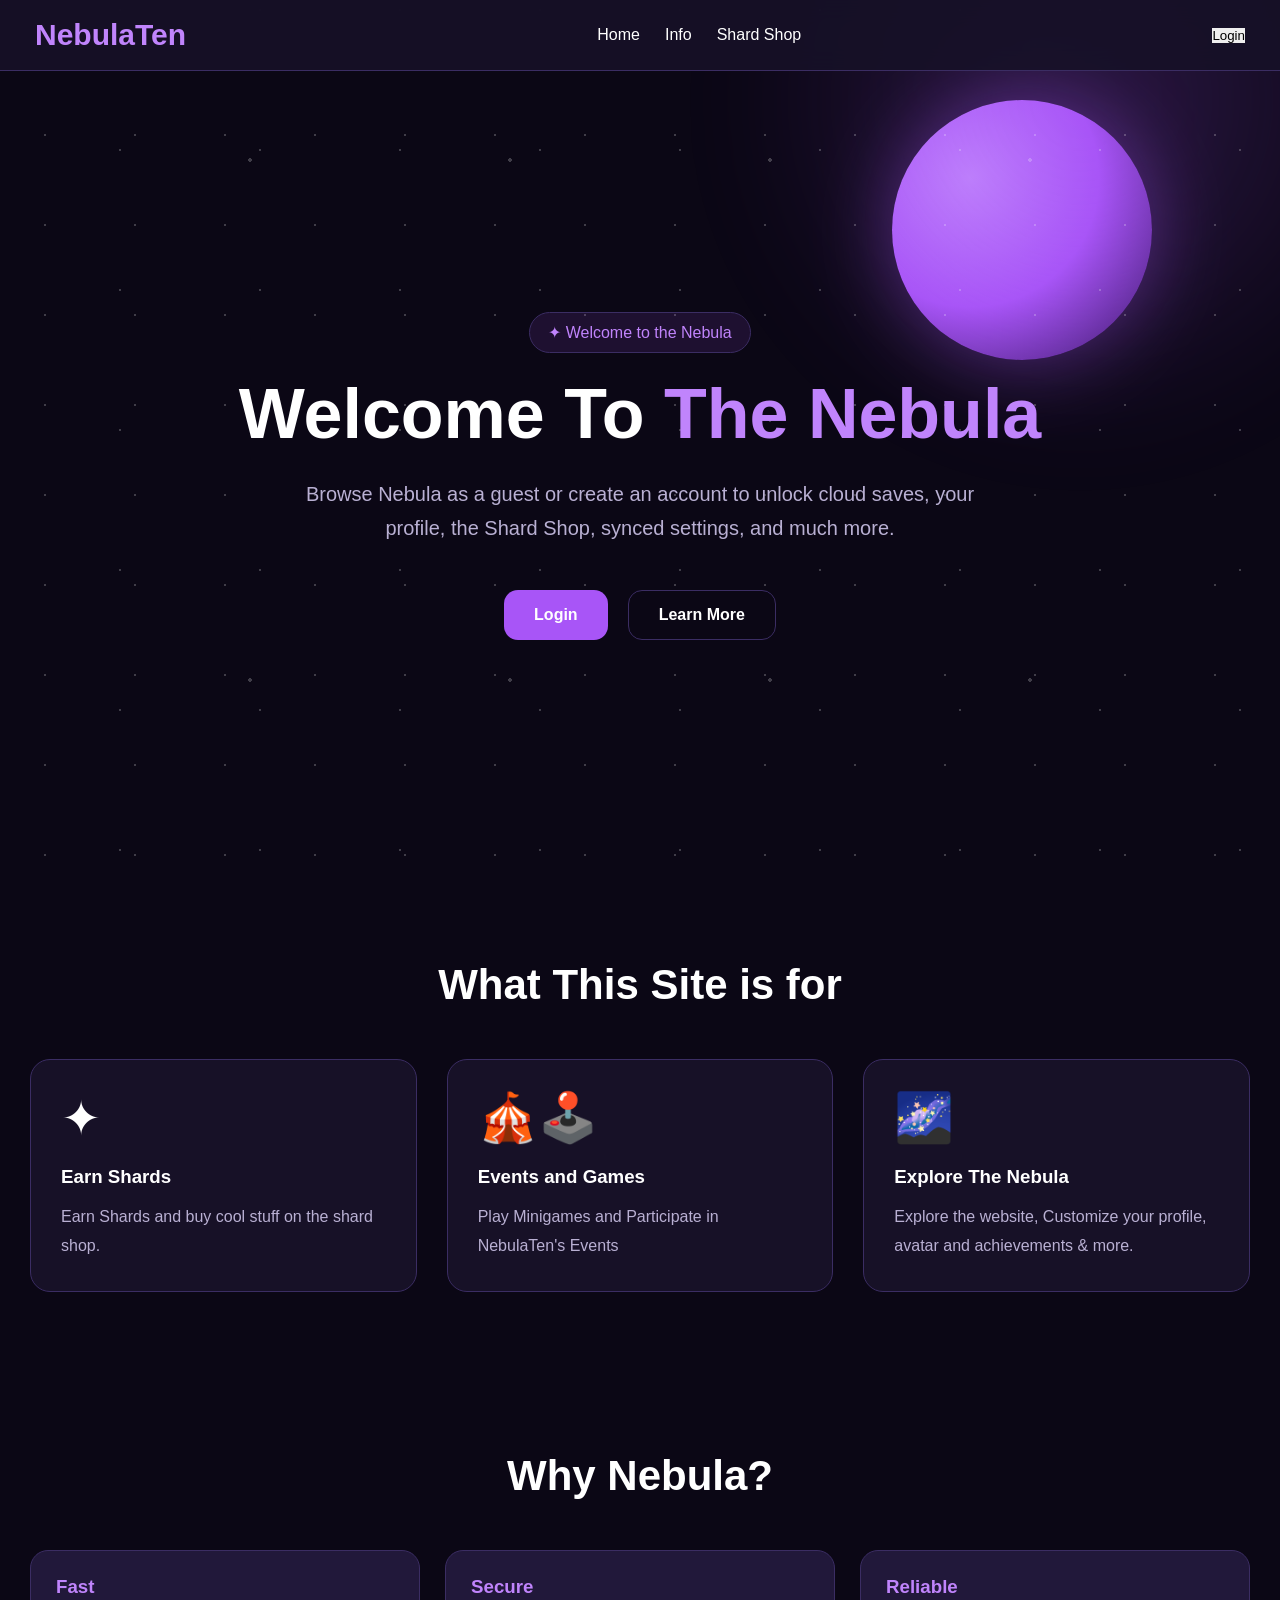
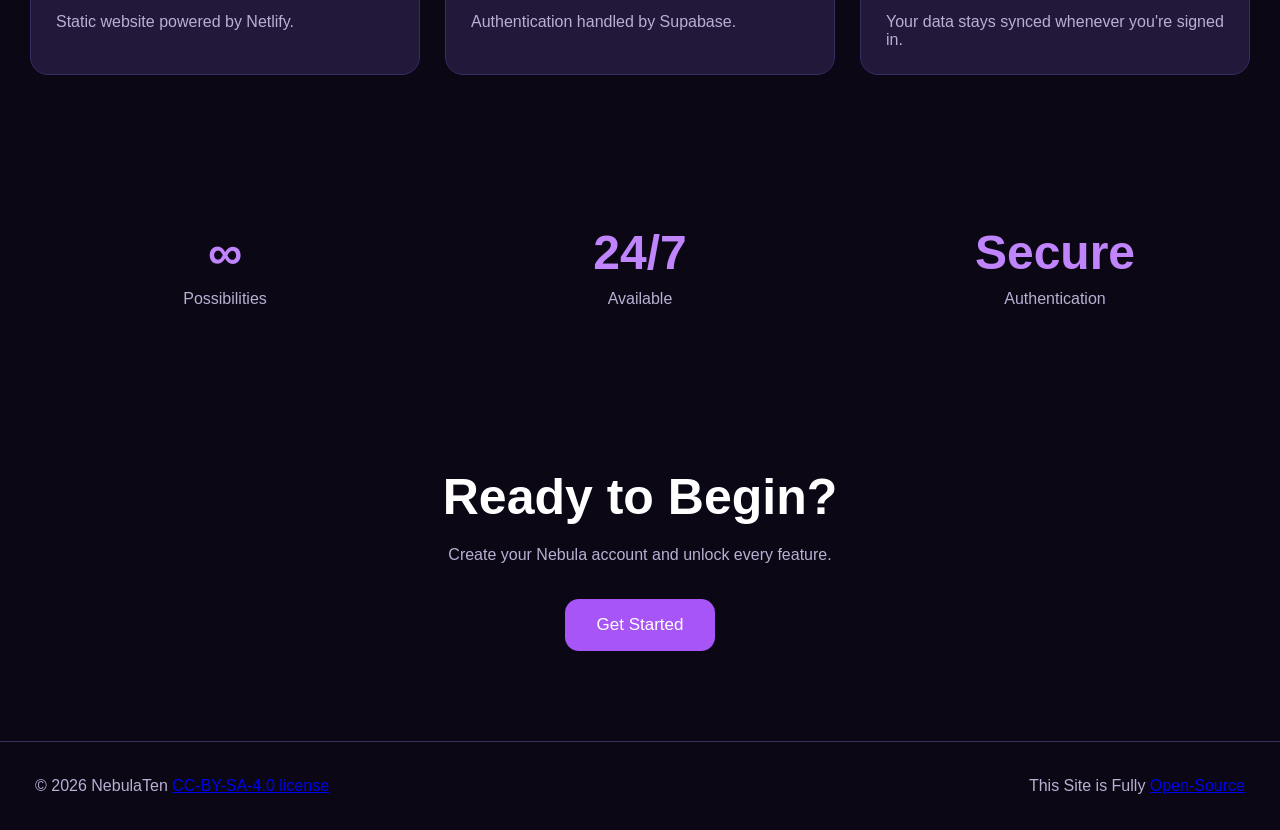
==== site/index.html @ d326f237 "Update index.html" ====
<!DOCTYPE html>
<html lang="en">
<head>

<meta charset="UTF-8">
<meta name="viewport" content="width=device-width, initial-scale=1.0">

<title>NebulaTen</title>

<link rel="icon" href="favicon.ico">

<link rel="stylesheet" href="css/variables.css">
<link rel="stylesheet" href="css/main.css">
<link rel="stylesheet" href="css/navbar.css">
<link rel="stylesheet" href="css/home.css">
<link rel="stylesheet" href="css/popup.css">

</head>

<body>

<nav>

    <div class="logo">
        NebulaTen
    </div>

    <div class="nav-links">

        <a href="index.html" class="active">Home</a>

        <a href="info.html">Info</a>

        <a href="shop.html">Shard Shop</a>

    </div>

    <div class="right">

        <button id="loginBtn" class="navButton">

            Login

        </button>

        <button id="profileBtn" class="navButton" style="display:none">

            Profile

        </button>

    </div>

</nav>

<div id="background">

    <div class="planet"></div>

    <div class="glow"></div>

    <div class="stars"></div>

</div>

<header class="hero">

    <div class="heroContent">

        <span class="badge">

            ✦ Welcome to the Nebula

        </span>

        <h1>

            Welcome To
            <span>The Nebula</span>

        </h1>

        <p>

            Browse Nebula as a guest or create an account to unlock cloud
            saves, your profile, the Shard Shop, synced settings, and much
            more.

        </p>

        <div class="heroButtons">

            <button id="heroLogin">

                Login

            </button>

            <button id="learnMore">

                Learn More

            </button>

        </div>

    </div>

</header>

<section class="section">

    <h2>

        What This Site is for

    </h2>

    <div class="cardGrid">

        <div class="card">

            <div class="icon">

                ✦

            </div>

            <h3>

                Earn Shards

            </h3>

            <p>

                Earn Shards and buy cool stuff on the shard shop.

            </p>

        </div>

        <div class="card">

            <div class="icon">

                🎪🕹️

            </div>

            <h3>

                Events and Games

            </h3>

            <p>

                Play Minigames and Participate in NebulaTen's Events

            </p>

        </div>

        <div class="card">

            <div class="icon">

                🌌

            </div>

            <h3>

                Explore The Nebula

            </h3>

            <p>

                Explore the website, Customize your profile, avatar and achievements & more.

            </p>

        </div>

    </div>

</section>

<section class="section">

    <h2>

        Why Nebula?

    </h2>

    <div class="infoGrid">

        <div class="infoCard">

            <h3>

                Fast

            </h3>

            <p>

                Static website powered by Netlify.

            </p>

        </div>

        <div class="infoCard">

            <h3>

                Secure

            </h3>

            <p>

                Authentication handled by Supabase.

            </p>

        </div>

        <div class="infoCard">

            <h3>

                Reliable

            </h3>

            <p>

                Your data stays synced whenever you're signed in.

            </p>

        </div>

    </div>

</section>

<section class="stats">

    <div>

        <h2>

            ∞

        </h2>

        <p>

            Possibilities

        </p>

    </div>

    <div>

        <h2>

            24/7

        </h2>

        <p>

            Available

        </p>

    </div>

    <div>

        <h2>

            Secure

        </h2>

        <p>

            Authentication

        </p>

    </div>

</section>

<section class="cta">

    <h2>

        Ready to Begin?

    </h2>

    <p>

        Create your Nebula account and unlock every feature.

    </p>

    <button id="bottomLogin">

        Get Started

    </button>

</section>

<footer>
    <div>
        © 2026 NebulaTen
        <a href="https://creativecommons.org/licenses/by-sa/4.0/" target="_blank" rel="noopener noreferrer">
            CC-BY-SA-4.0 license
        </a>
    </div>

    <div>
        This Site is Fully
        <a href="https://github.com/NebulaTen/NebulaTen/" target="_blank" rel="noopener noreferrer">
            Open-Source
        </a>
    </div>
</footer>

<script>

heroLogin.onclick=()=>{

location.href="login.html";

}

bottomLogin.onclick=()=>{

location.href="login.html";

}

learnMore.onclick=()=>{

location.href="info.html";

}

loginBtn.onclick=()=>{

location.href="login.html";

}

profileBtn.onclick=()=>{

location.href="profile.html";

}

</script>

<script type="module" src="js/session.js"></script>

<script type="module" src="js/navbar.js"></script>

<script type="module" src="js/popup.js"></script>

</body>
</html>
---- site/css/variables.css ----
:root{

    --bg:#0b0715;

    --card:#171127;

    --card2:#21183a;

    --accent:#a855f7;

    --accent2:#c084fc;

    --text:#ffffff;

    --text2:#b9b0d3;

    --border:#3b2d63;

    --success:#22c55e;

    --danger:#ef4444;

    --shadow:0 0 40px rgba(168,85,247,.30);

    --radius:18px;

}
---- site/css/main.css ----
*{

margin:0;
padding:0;
box-sizing:border-box;

font-family:Arial,Helvetica,sans-serif;

}

body{

background:var(--bg);

color:var(--text);

min-height:100vh;

}

button{

cursor:pointer;

border:none;

transition:.25s;

}

input{

outline:none;

}
---- site/css/navbar.css ----
nav{

position:sticky;

top:0;

display:flex;

justify-content:space-between;

align-items:center;

padding:18px 35px;

background:rgba(23,17,39,.9);

backdrop-filter:blur(12px);

border-bottom:1px solid var(--border);

}

.logo{

font-size:30px;

font-weight:bold;

color:var(--accent2);

}

.nav-links{

display:flex;

gap:25px;

}

.nav-links a{

color:var(--text);

text-decoration:none;

}

.nav-links a:hover{

color:var(--accent2);

}
---- site/css/home.css ----
/* ---------- Background ---------- */

#background{
    position:fixed;
    inset:0;
    overflow:hidden;
    z-index:-1;
    pointer-events:none;
}

.stars{
    position:absolute;
    inset:0;
    background-image:
        radial-gradient(#ffffff 1px,transparent 1px),
        radial-gradient(#ffffff 1px,transparent 1px),
        radial-gradient(#ffffff 2px,transparent 2px);

    background-size:
        90px 90px,
        140px 140px,
        260px 260px;

    background-position:
        0 0,
        50px 80px,
        120px 30px;

    opacity:.22;
}

.glow{

    position:absolute;

    width:700px;
    height:700px;

    background:radial-gradient(circle,var(--accent),transparent 70%);

    top:-250px;
    right:-150px;

    opacity:.22;

    filter:blur(60px);

}

.planet{

    position:absolute;

    width:260px;
    height:260px;

    border-radius:50%;

    background:
    radial-gradient(circle at 30% 30%,
    var(--accent2),
    var(--accent),
    #33125d);

    top:100px;
    right:10%;

    box-shadow:
    0 0 80px rgba(168,85,247,.45);

}

/* ---------- Hero ---------- */

.hero{

    min-height:90vh;

    display:flex;

    justify-content:center;

    align-items:center;

    text-align:center;

    padding:40px;

}

.heroContent{

    max-width:850px;

}

.badge{

    display:inline-block;

    padding:10px 18px;

    border-radius:999px;

    background:rgba(168,85,247,.12);

    color:var(--accent2);

    border:1px solid var(--border);

    margin-bottom:25px;

}

.hero h1{

    font-size:70px;

    line-height:1.05;

    margin-bottom:25px;

}

.hero h1 span{

    color:var(--accent2);

}

.hero p{

    font-size:20px;

    color:var(--text2);

    line-height:1.7;

    max-width:720px;

    margin:auto;

}

.heroButtons{

    margin-top:45px;

    display:flex;

    justify-content:center;

    gap:20px;

    flex-wrap:wrap;

}

.heroButtons button{

    padding:15px 30px;

    border-radius:14px;

    font-size:16px;

    font-weight:bold;

}

#heroLogin{

    background:var(--accent);

    color:white;

}

#heroLogin:hover{

    transform:translateY(-3px);

    box-shadow:var(--shadow);

}

#learnMore{

    background:transparent;

    color:var(--text);

    border:1px solid var(--border);

}

#learnMore:hover{

    background:var(--card2);

}

/* ---------- Sections ---------- */

.section{

    max-width:1300px;

    margin:auto;

    padding:80px 30px;

}

.section h2{

    text-align:center;

    font-size:42px;

    margin-bottom:50px;

}

/* ---------- Cards ---------- */

.cardGrid{

    display:grid;

    grid-template-columns:
    repeat(auto-fit,minmax(280px,1fr));

    gap:30px;

}

.card{

    background:var(--card);

    border:1px solid var(--border);

    border-radius:20px;

    padding:30px;

    transition:.25s;

}

.card:hover{

    transform:translateY(-8px);

    border-color:var(--accent);

    box-shadow:var(--shadow);

}

.icon{

    font-size:48px;

    margin-bottom:20px;

}

.card h3{

    margin-bottom:15px;

}

.card p{

    color:var(--text2);

    line-height:1.8;

}

/* ---------- Info ---------- */

.infoGrid{

    display:grid;

    grid-template-columns:
    repeat(auto-fit,minmax(260px,1fr));

    gap:25px;

}

.infoCard{

    background:var(--card2);

    border:1px solid var(--border);

    border-radius:18px;

    padding:25px;

}

.infoCard h3{

    margin-bottom:15px;

    color:var(--accent2);

}

.infoCard p{

    color:var(--text2);

}

/* ---------- Stats ---------- */

.stats{

    display:grid;

    grid-template-columns:
    repeat(auto-fit,minmax(200px,1fr));

    gap:25px;

    padding:70px 30px;

    text-align:center;

}

.stats h2{

    color:var(--accent2);

    font-size:48px;

}

.stats p{

    color:var(--text2);

    margin-top:10px;

}

/* ---------- CTA ---------- */

.cta{

    text-align:center;

    padding:90px 25px;

}

.cta h2{

    font-size:50px;

    margin-bottom:20px;

}

.cta p{

    color:var(--text2);

    margin-bottom:35px;

}

.cta button{

    background:var(--accent);

    color:white;

    padding:16px 32px;

    border-radius:14px;

    font-size:17px;

}

.cta button:hover{

    transform:translateY(-3px);

    box-shadow:var(--shadow);

}

/* ---------- Footer ---------- */

footer{

    border-top:1px solid var(--border);

    padding:35px;

    display:flex;

    justify-content:space-between;

    flex-wrap:wrap;

    gap:15px;

    color:var(--text2);

}

/* ---------- Responsive ---------- */

@media(max-width:900px){

.hero h1{

font-size:52px;

}

.planet{

display:none;

}

}

@media(max-width:600px){

.hero h1{

font-size:40px;

}

.section h2{

font-size:34px;

}

.heroButtons{

flex-direction:column;

}

.heroButtons button{

width:100%;

}

footer{

justify-content:center;

text-align:center;

}

}
---- site/css/popup.css ----
#guestPopup{

    position:fixed;

    inset:0;

    background:rgba(0,0,0,.72);

    backdrop-filter:blur(10px);

    display:flex;

    justify-content:center;

    align-items:center;

    z-index:99999;

    animation:fadeIn .25s ease;

}

.popup{

    width:450px;

    max-width:95%;

    background:var(--card);

    border:1px solid var(--border);

    border-radius:20px;

    box-shadow:var(--shadow);

    padding:30px;

}

.popup h2{

    color:var(--accent2);

    margin-bottom:15px;

}

.popup p{

    color:var(--text2);

    margin-bottom:20px;

    line-height:1.7;

}

.popup ul{

    margin-left:20px;

    margin-bottom:25px;

    color:var(--text2);

}

.popup li{

    margin-bottom:10px;

}

.popupButtons{

    display:flex;

    gap:12px;

}

.popupButtons button{

    flex:1;

    padding:14px;

    border-radius:12px;

    font-size:15px;

}

#popupLogin{

    background:var(--accent);

    color:white;

}

#popupLogin:hover{

    box-shadow:var(--shadow);

}

#popupContinue{

    background:var(--card2);

    color:white;

}

#popupContinue:hover{

    border:1px solid var(--accent);

}

@keyframes fadeIn{

    from{

        opacity:0;

    }

    to{

        opacity:1;

    }

}
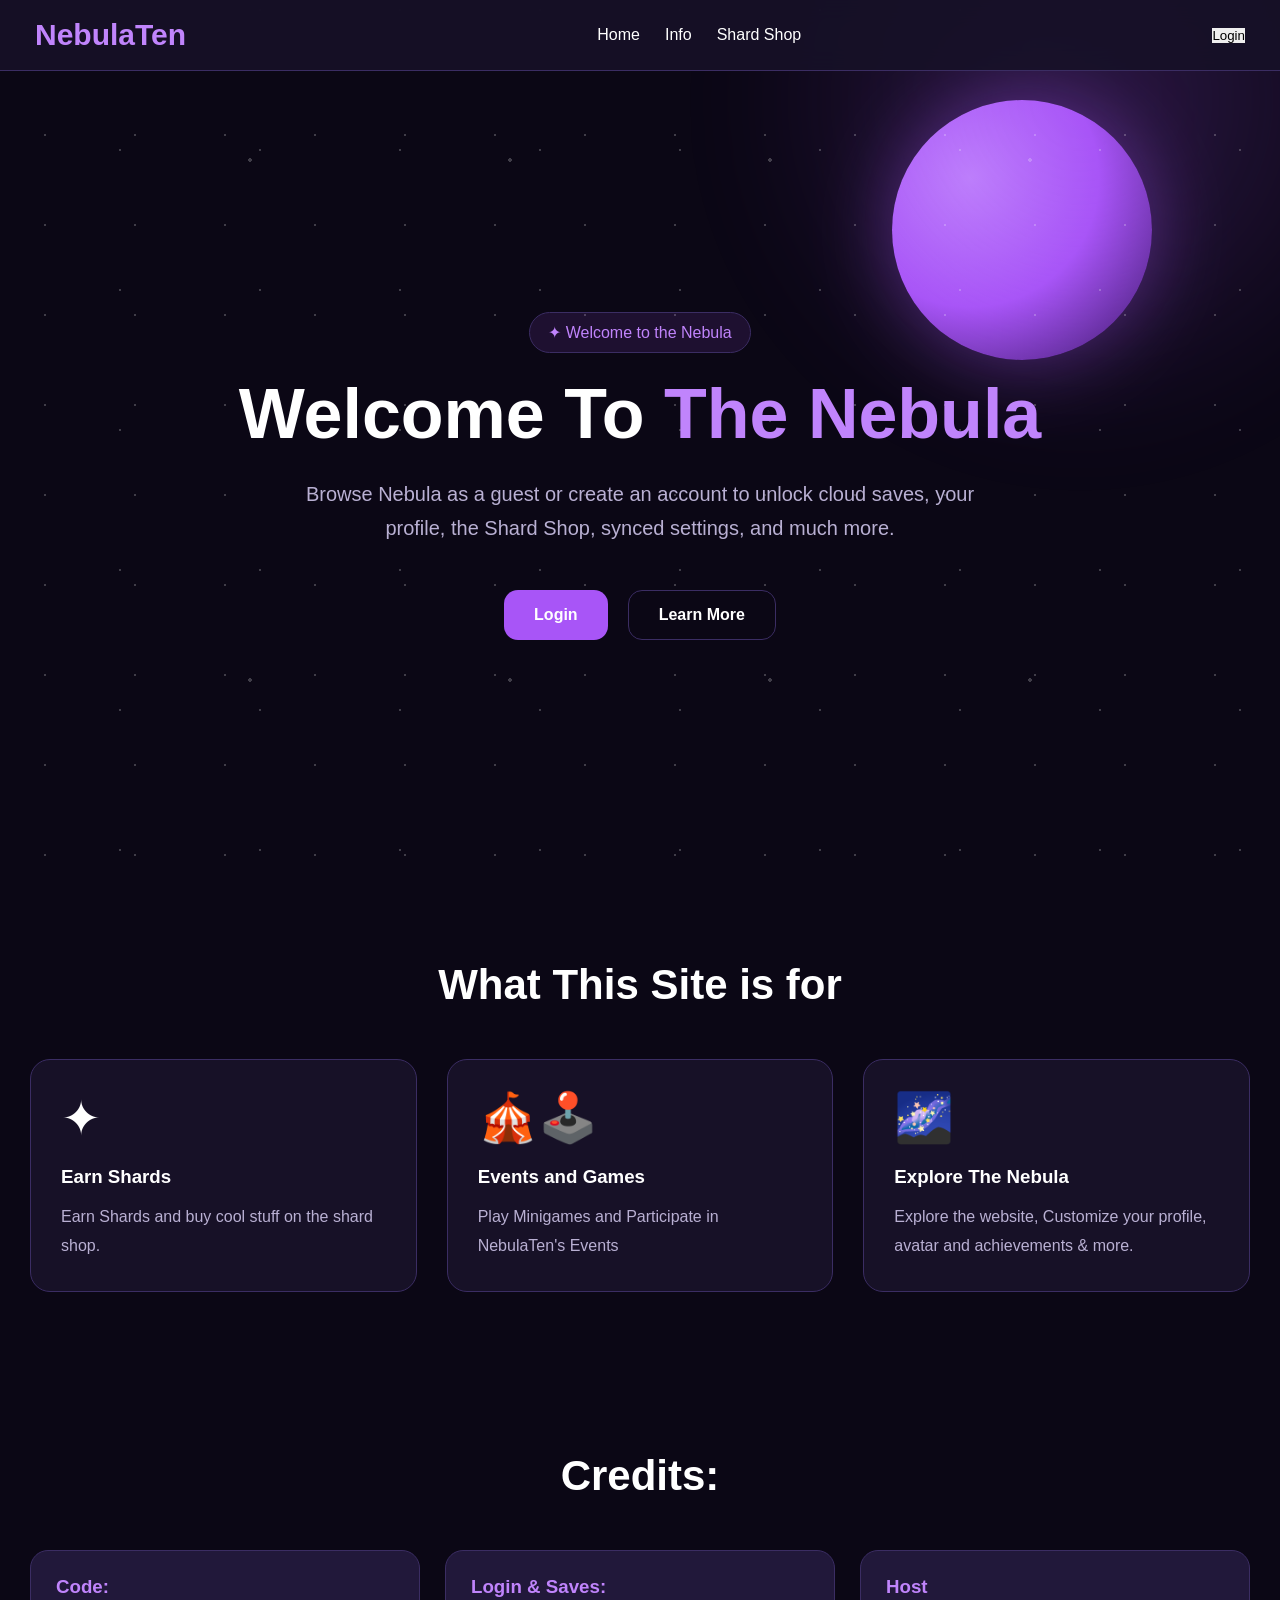
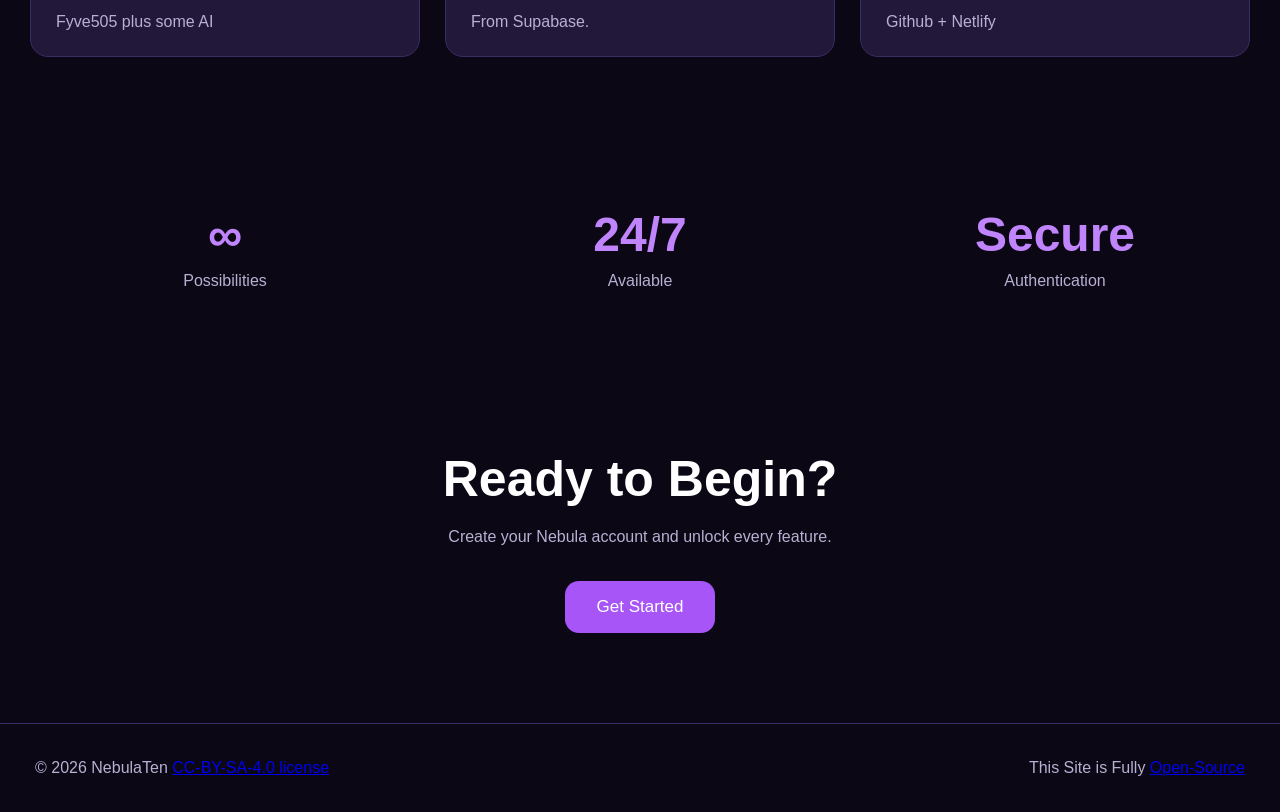
==== commit d46b7c94: "Update index.html" ====
--- a/site/index.html
+++ b/site/index.html
@@ -192,7 +192,7 @@
 
     <h2>
 
-        Why Nebula?
+        Credits:
 
     </h2>
 
@@ -202,13 +202,13 @@
 
             <h3>
 
-                Fast
-
-            </h3>
-
-            <p>
-
-                Static website powered by Netlify.
+                Code:
+
+            </h3>
+
+            <p>
+
+                Fyve505 plus some AI
 
             </p>
 
@@ -218,13 +218,13 @@
 
             <h3>
 
-                Secure
-
-            </h3>
-
-            <p>
-
-                Authentication handled by Supabase.
+                Login & Saves:
+
+            </h3>
+
+            <p>
+
+                From Supabase.
 
             </p>
 
@@ -234,13 +234,13 @@
 
             <h3>
 
-                Reliable
-
-            </h3>
-
-            <p>
-
-                Your data stays synced whenever you're signed in.
+                Host
+
+            </h3>
+
+            <p>
+
+                Github + Netlify
 
             </p>
 
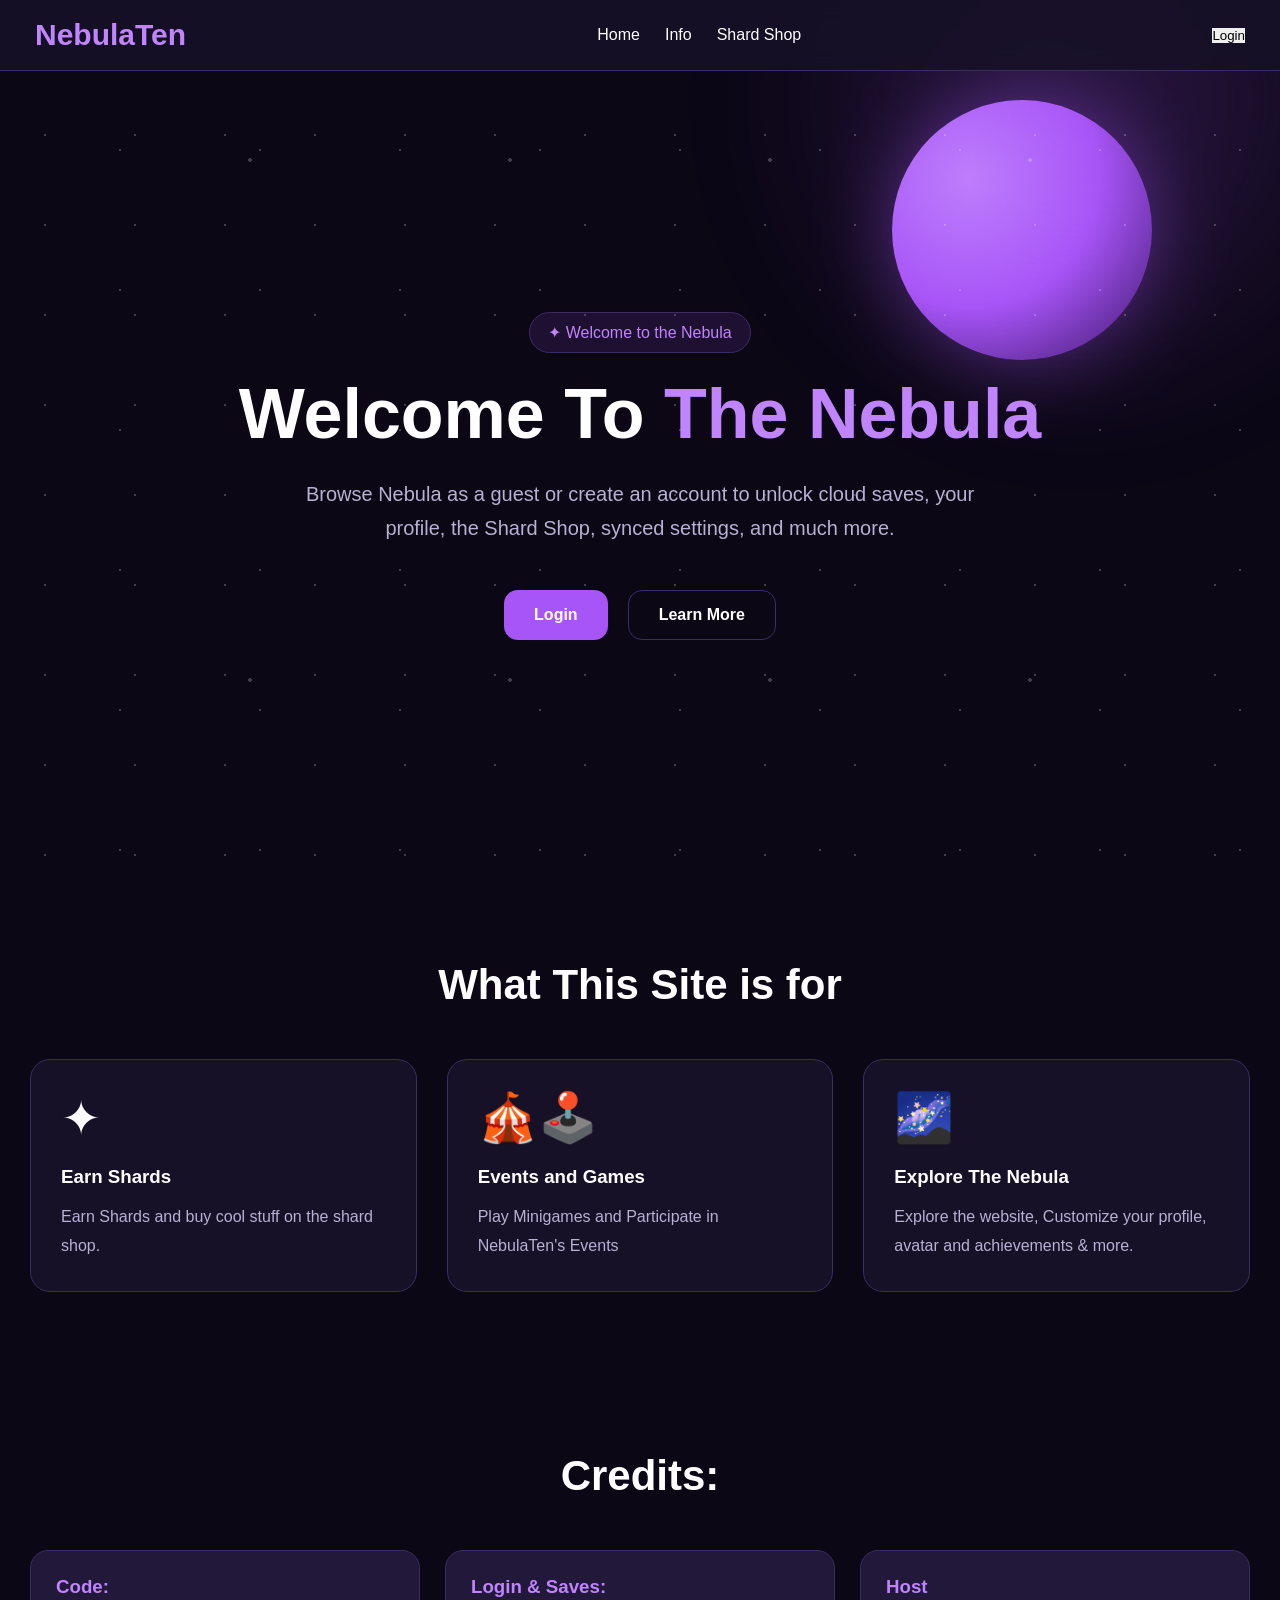
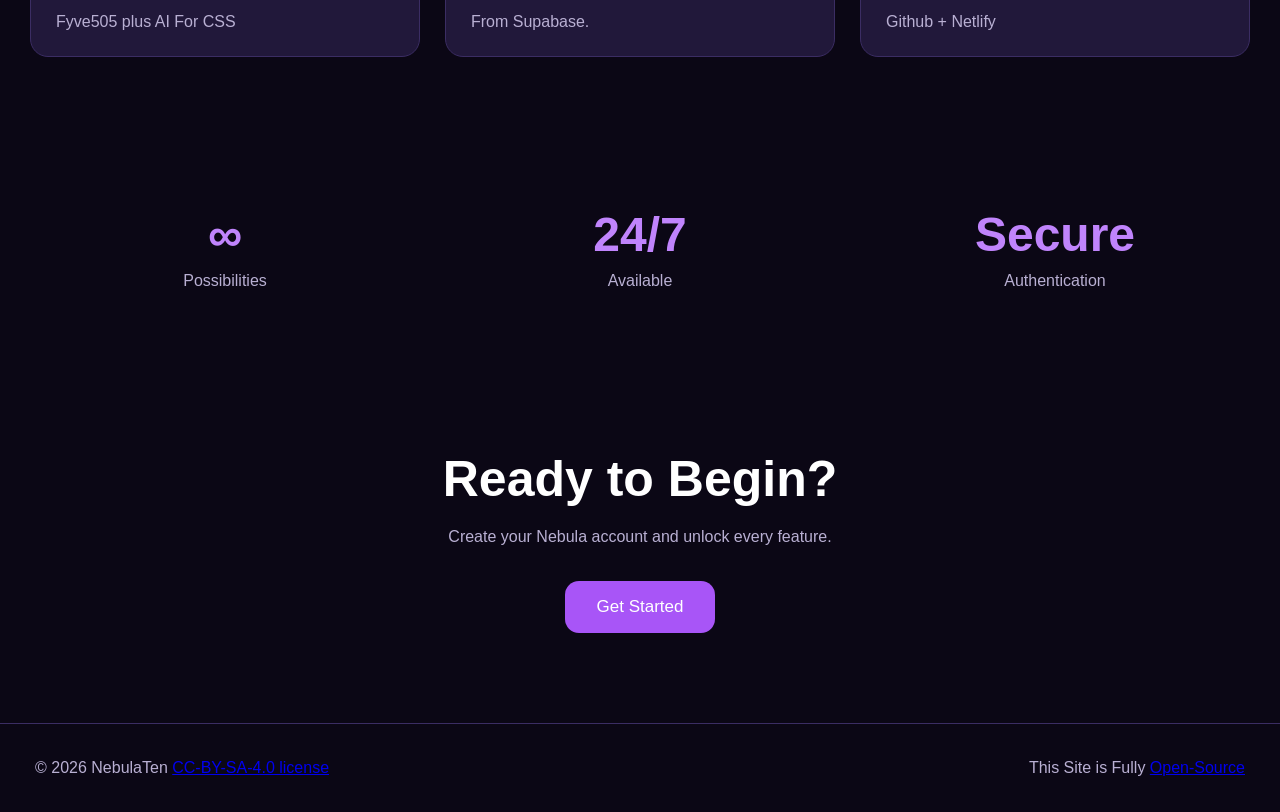
==== commit 53481a29: "Update index.html" ====
--- a/site/index.html
+++ b/site/index.html
@@ -208,7 +208,7 @@
 
             <p>
 
-                Fyve505 plus some AI
+                Fyve505 plus AI For CSS
 
             </p>
 
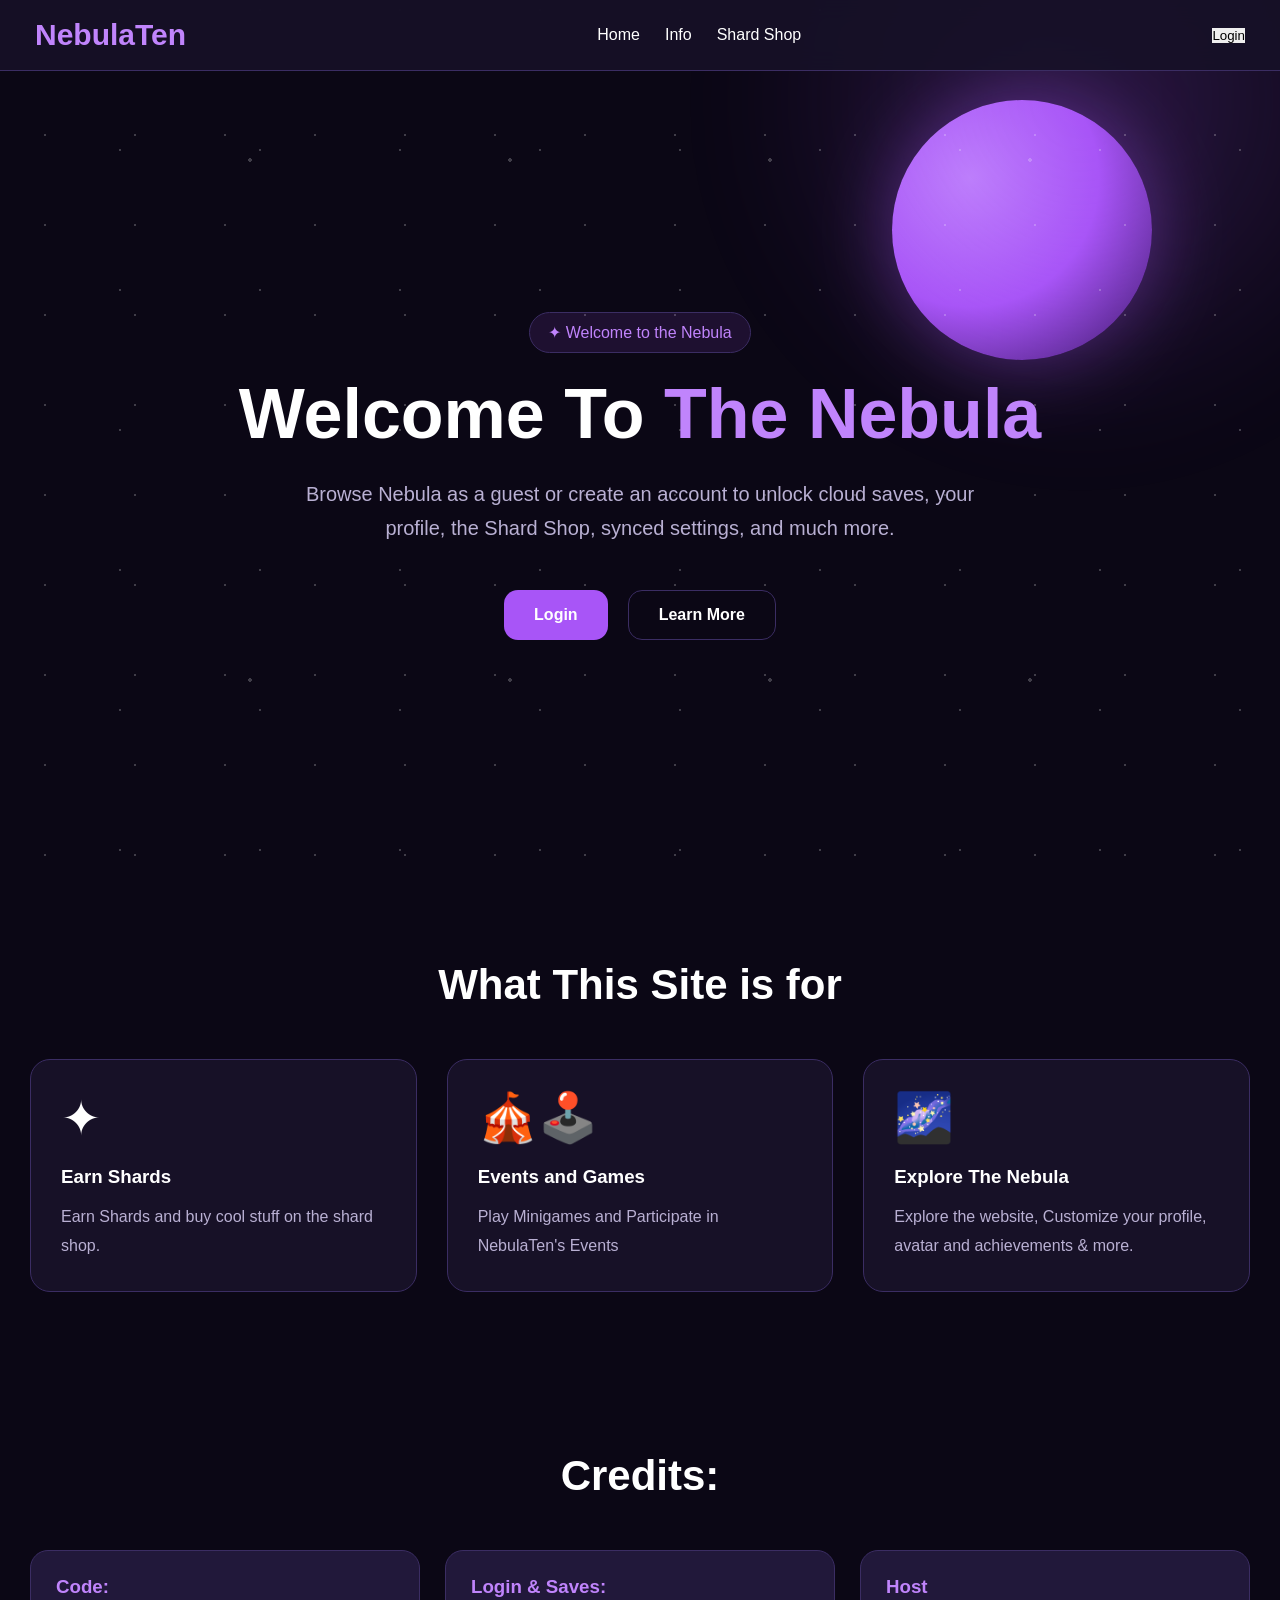
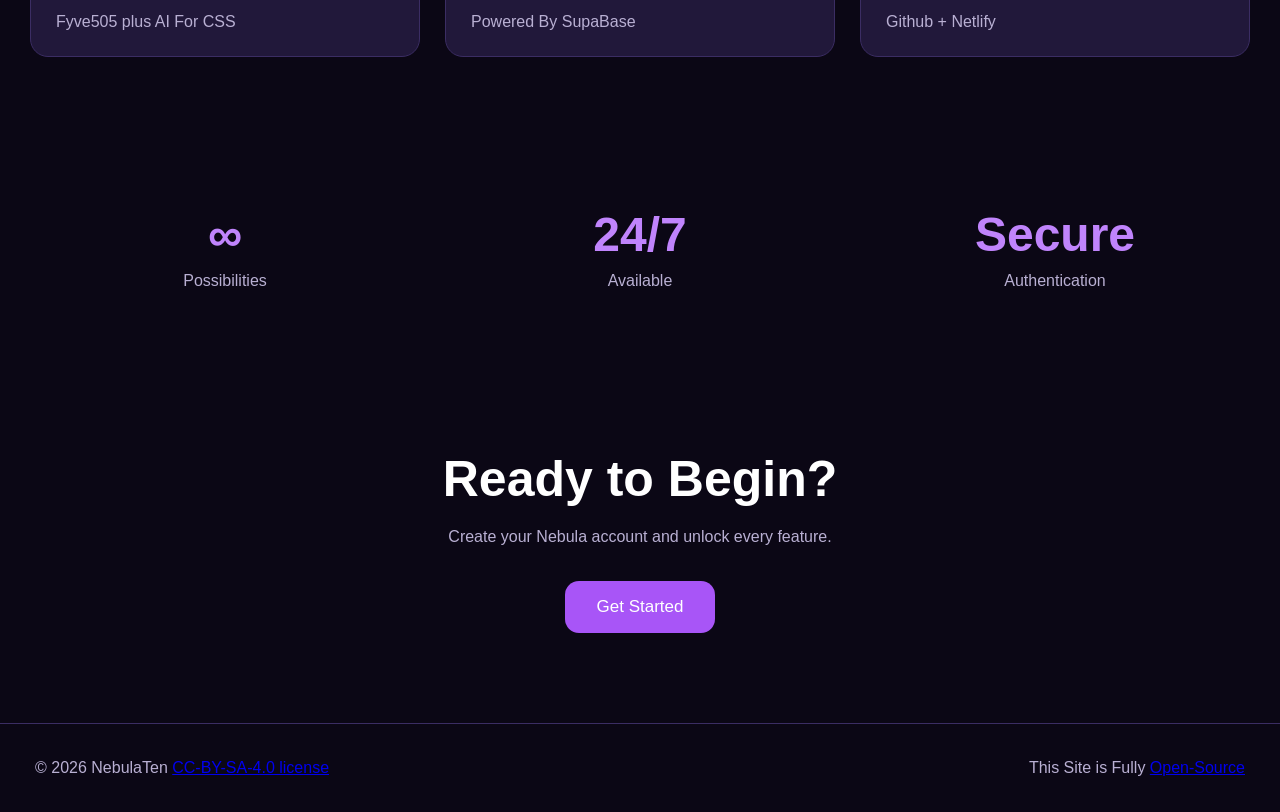
==== commit 8b8eb3a7: "Update index.html" ====
--- a/site/index.html
+++ b/site/index.html
@@ -224,7 +224,7 @@
 
             <p>
 
-                From Supabase.
+                Powered By SupaBase
 
             </p>
 
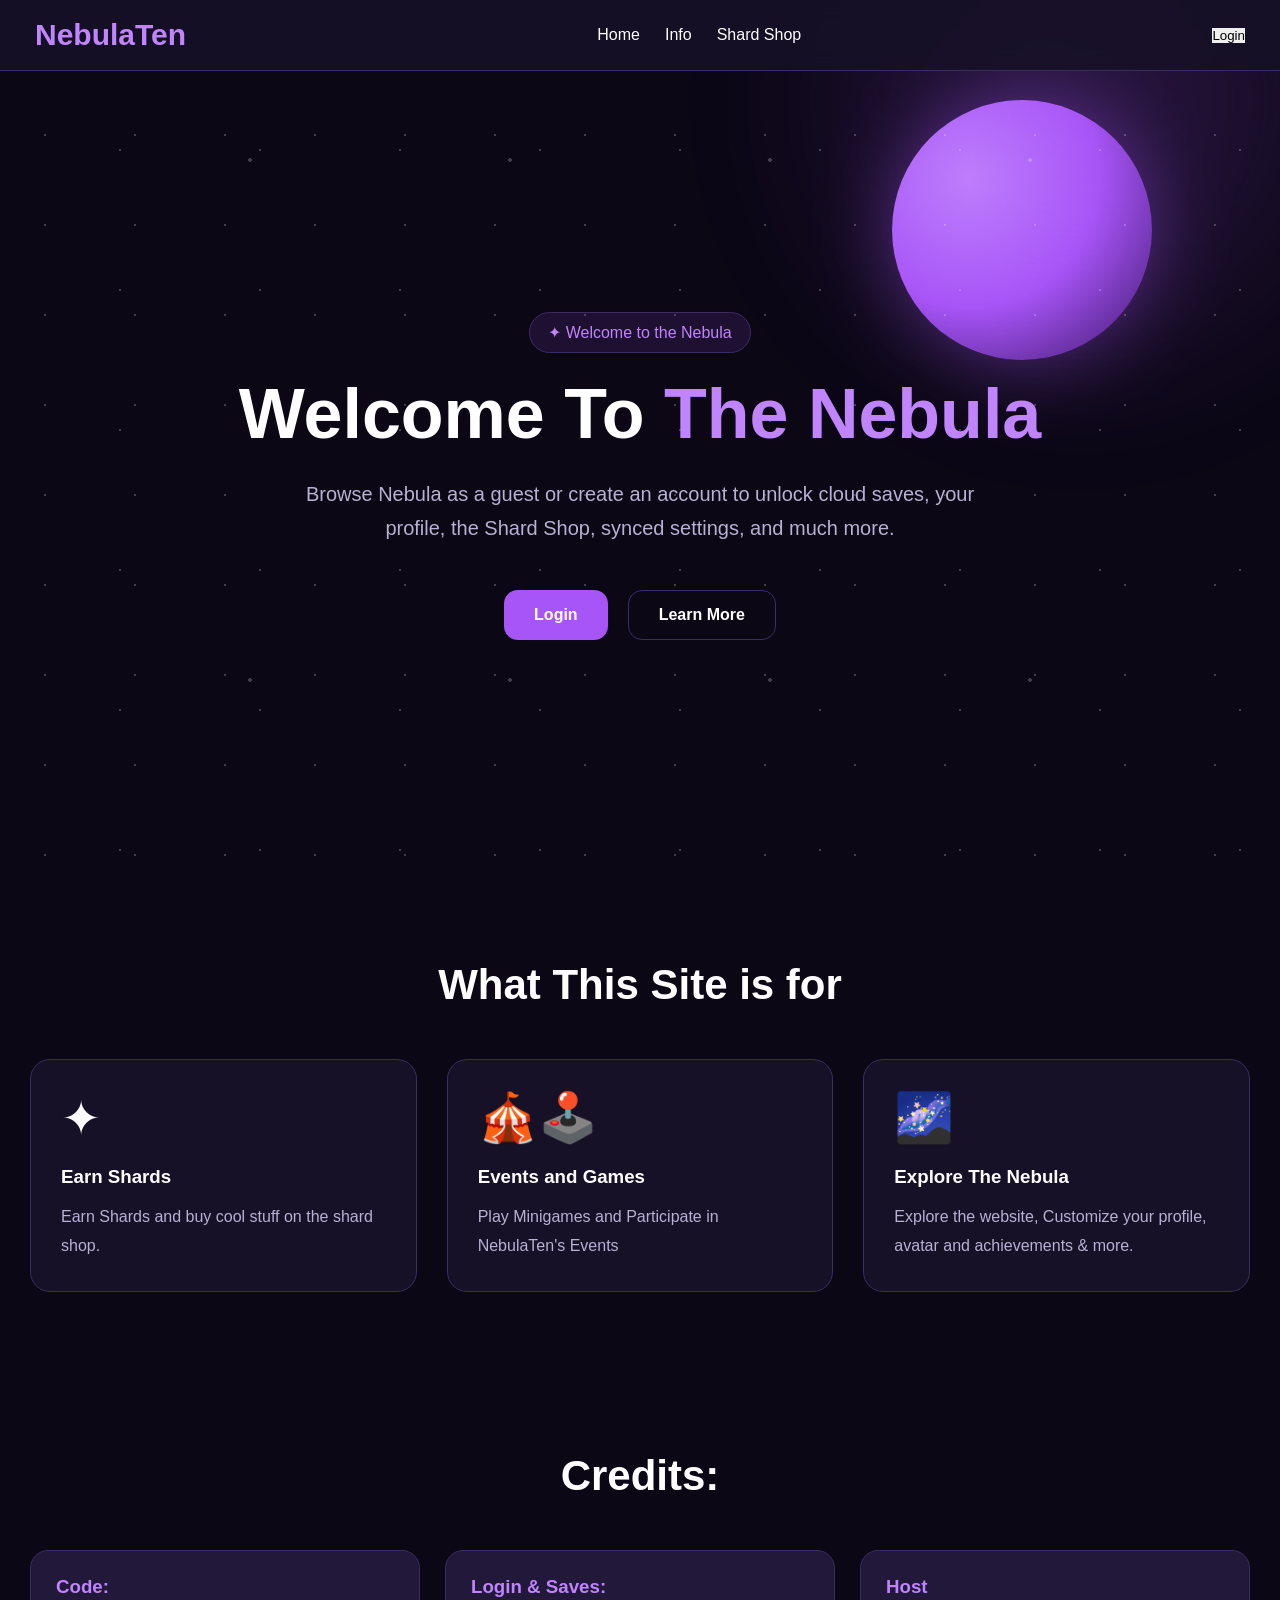
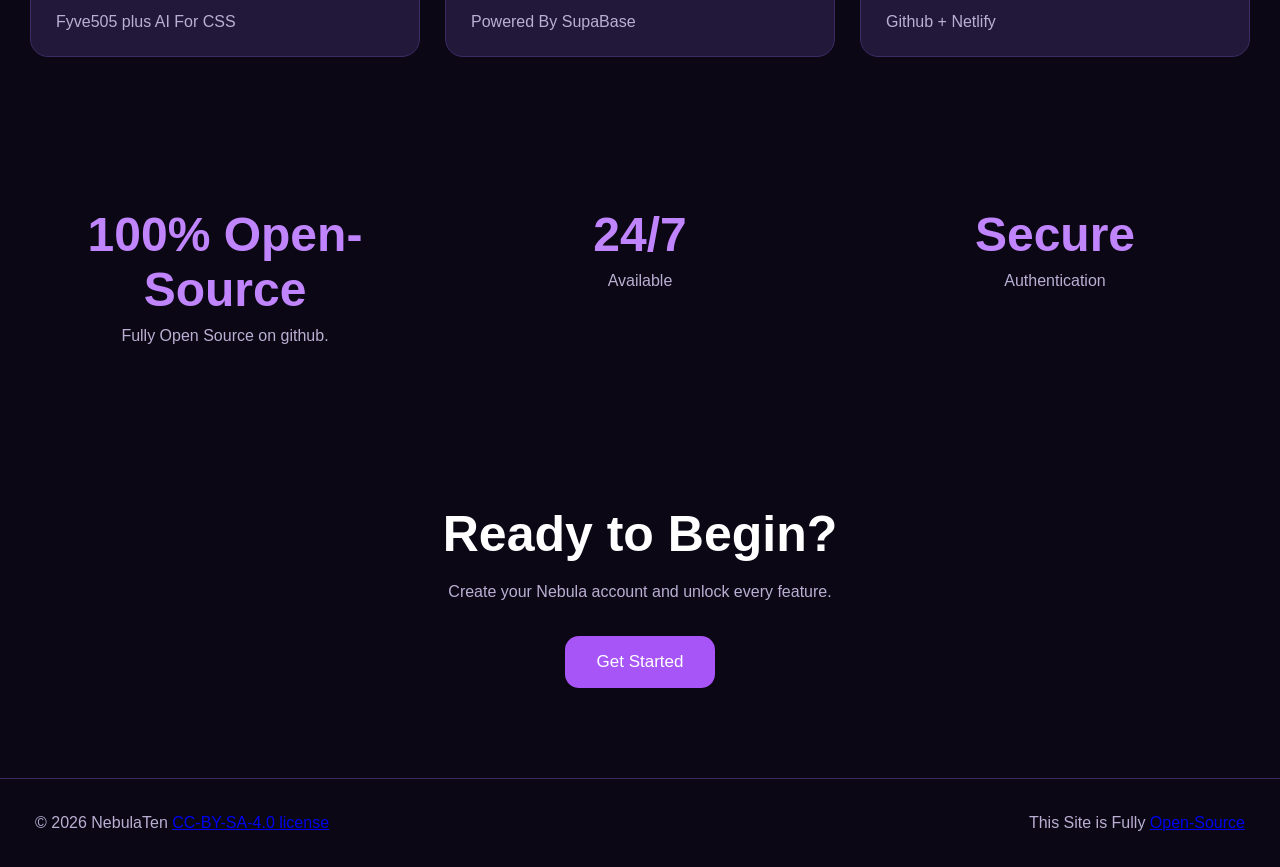
==== commit 8c76bd56: "Update index.html" ====
--- a/site/index.html
+++ b/site/index.html
@@ -256,13 +256,13 @@
 
         <h2>
 
-            ∞
+            100% Open-Source
 
         </h2>
 
         <p>
 
-            Possibilities
+            Fully Open Source on github.
 
         </p>
 
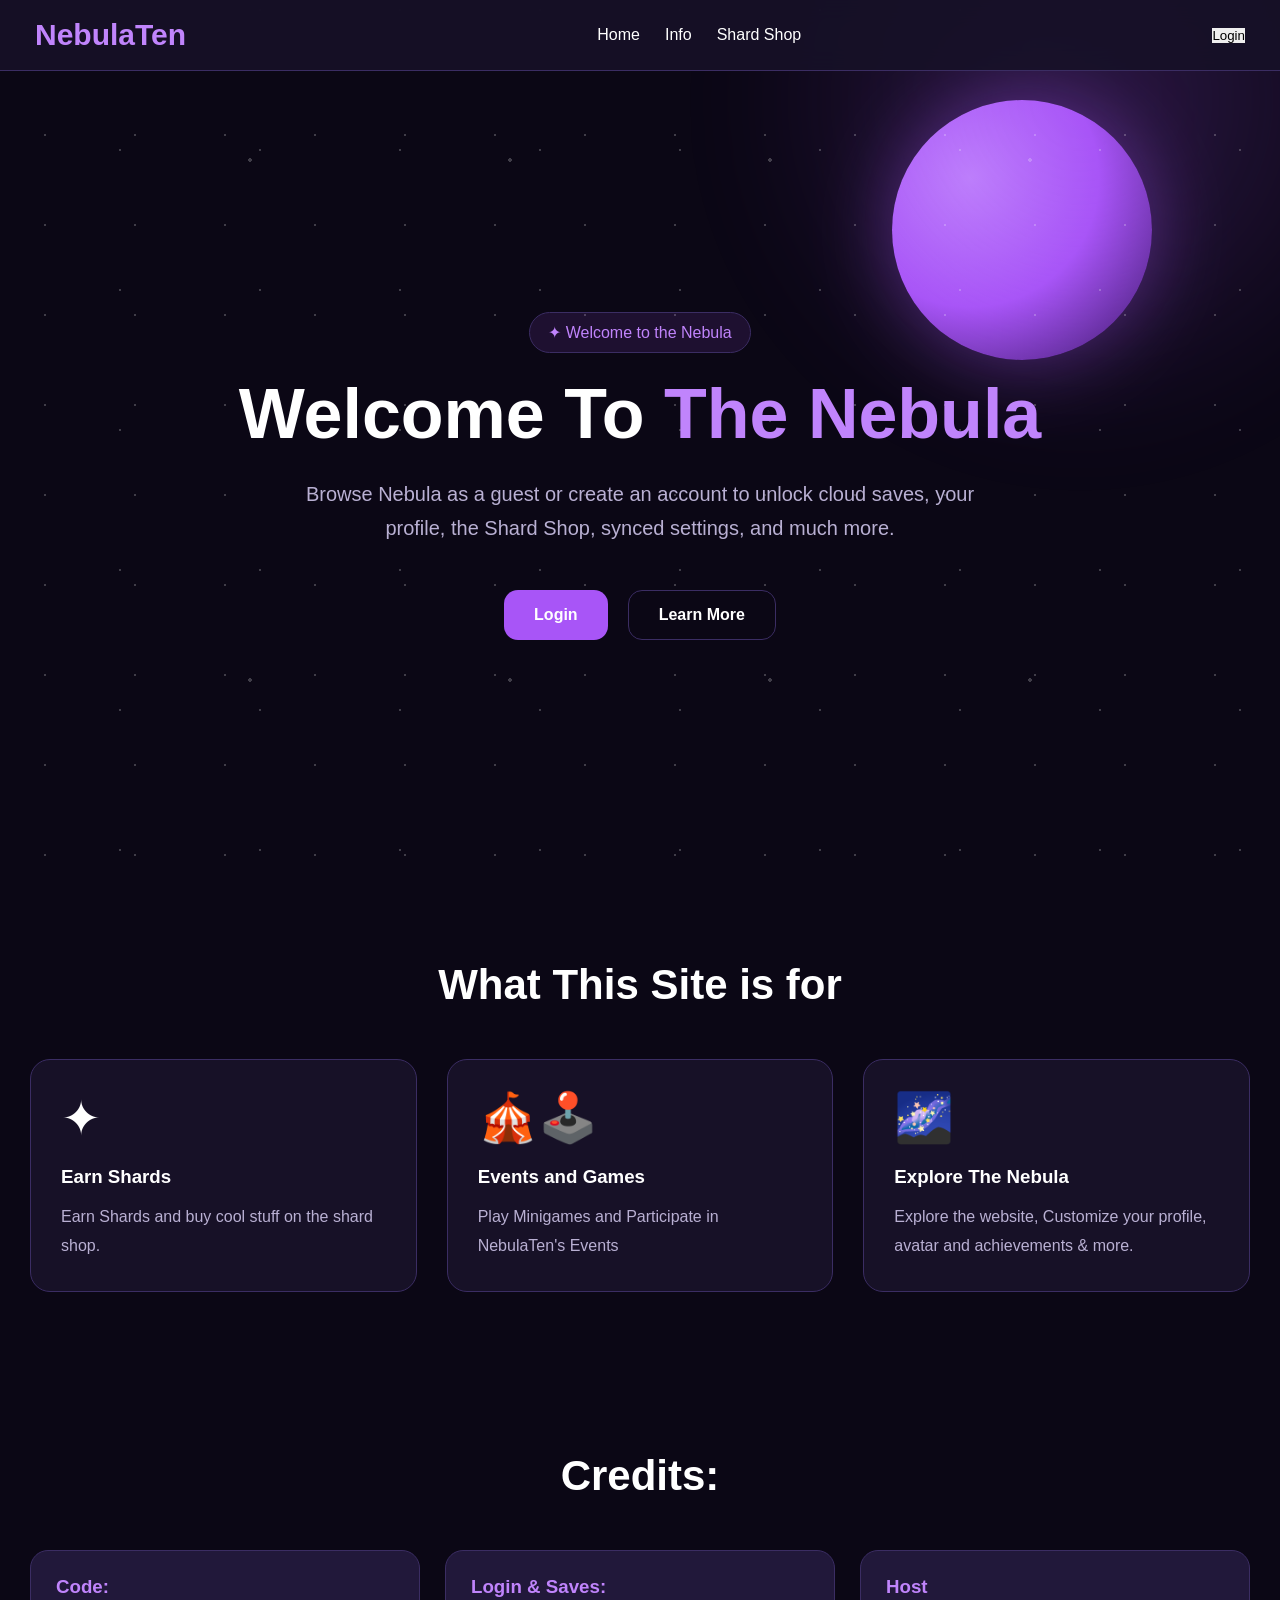
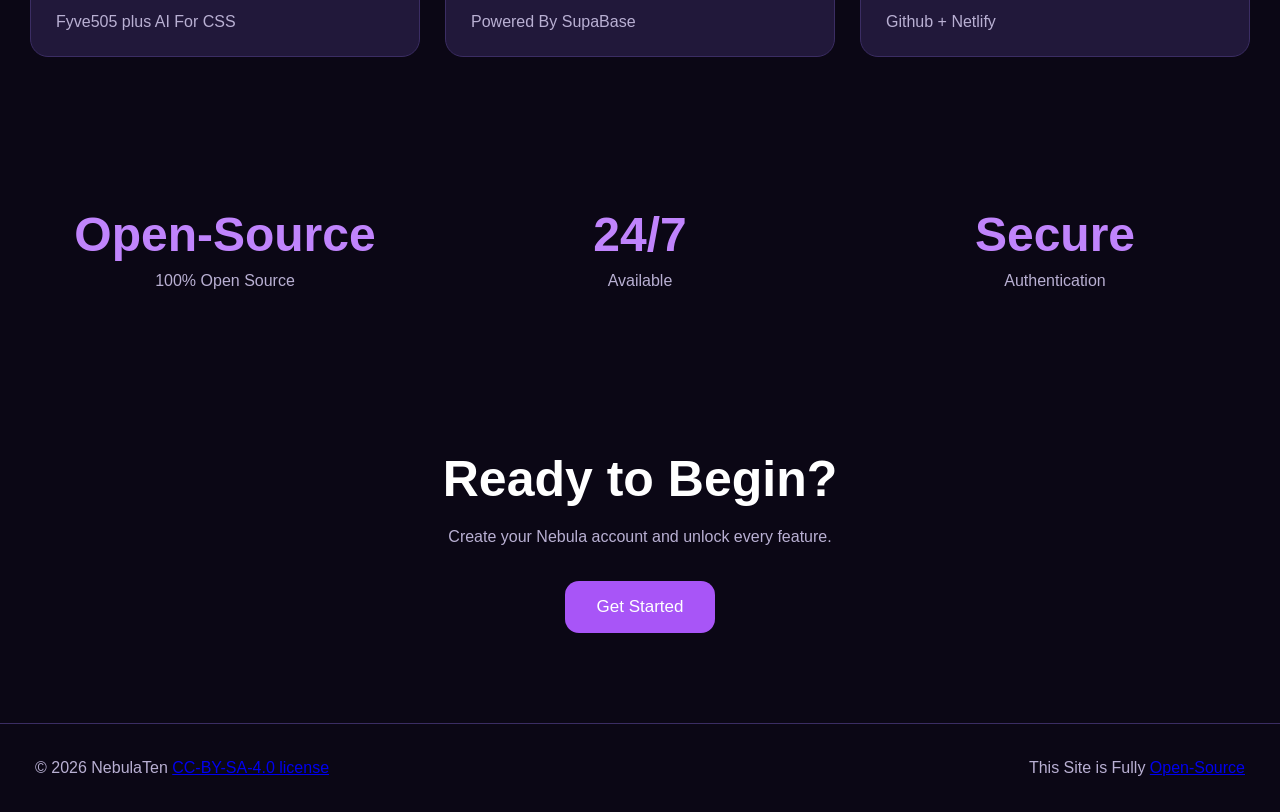
==== commit 134f2563: "Update index.html" ====
--- a/site/index.html
+++ b/site/index.html
@@ -256,13 +256,13 @@
 
         <h2>
 
-            100% Open-Source
+            Open-Source
 
         </h2>
 
         <p>
 
-            Fully Open Source on github.
+            100% Open Source
 
         </p>
 
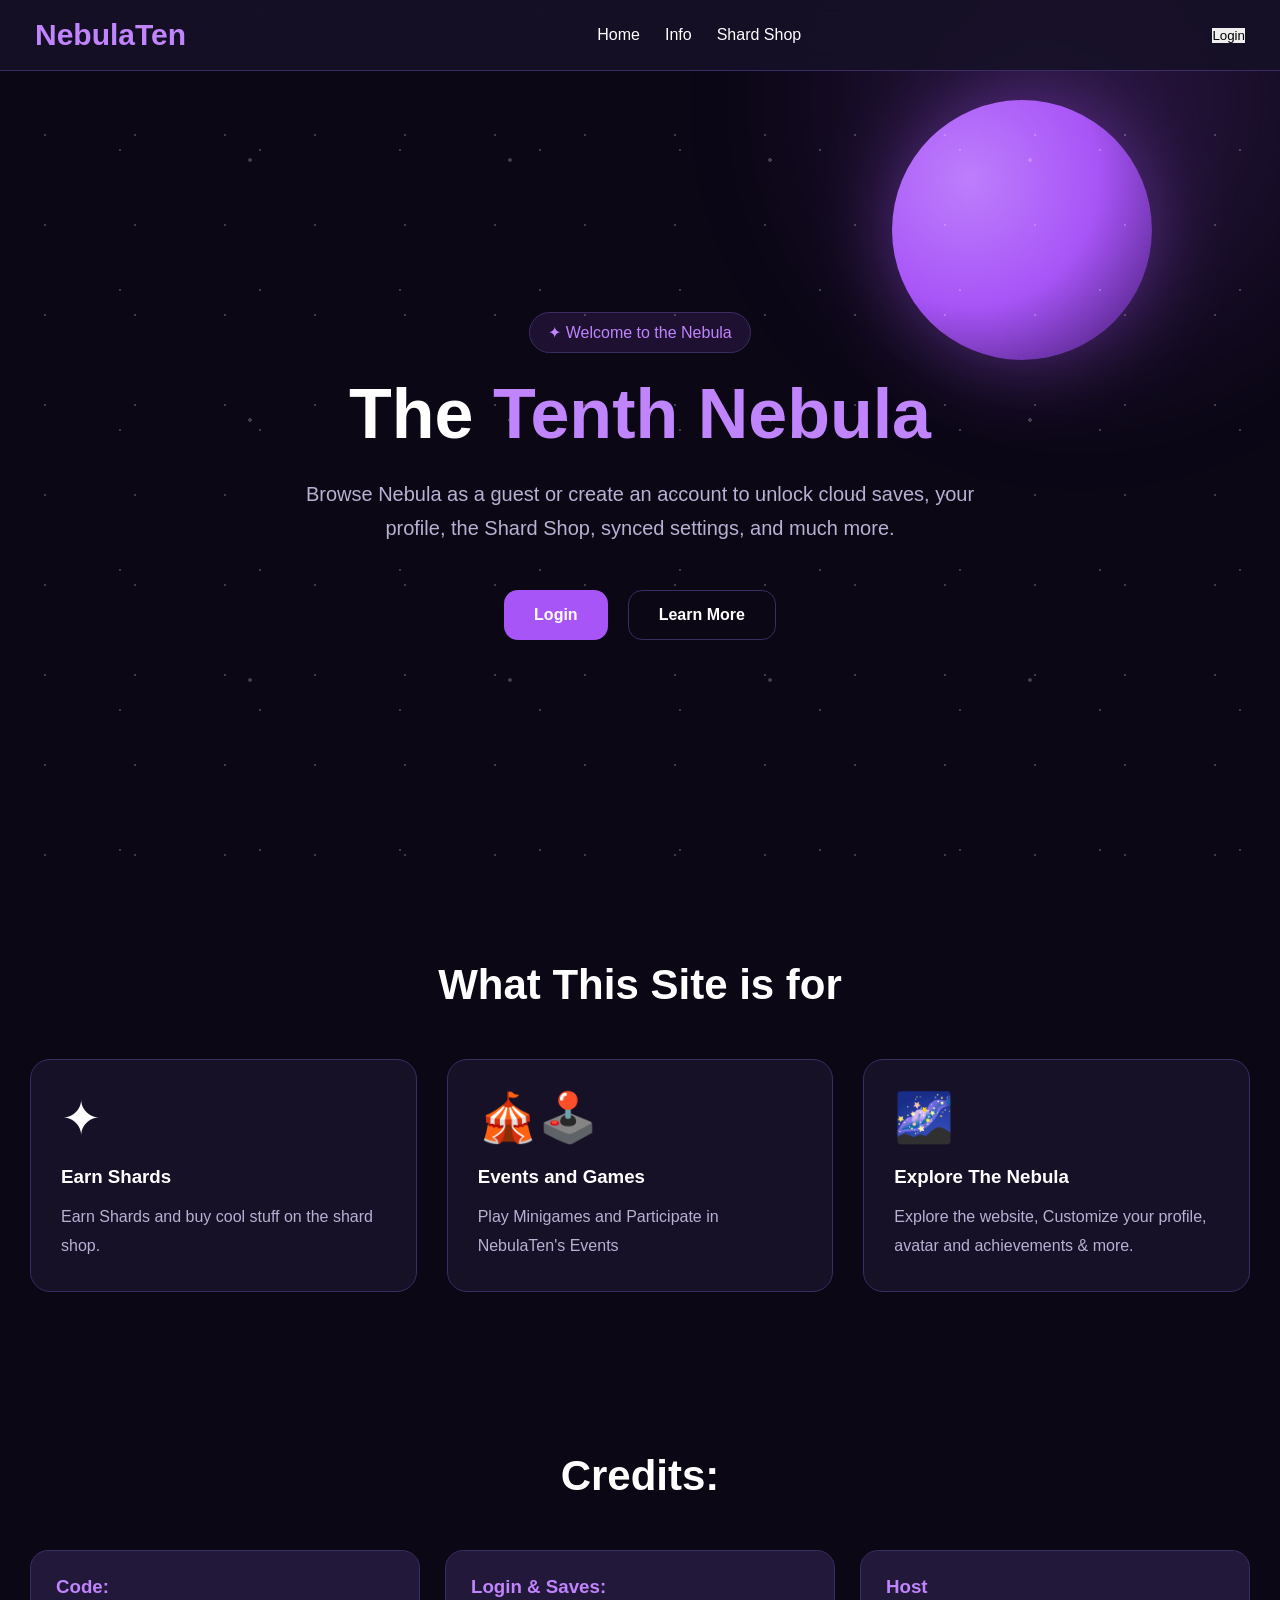
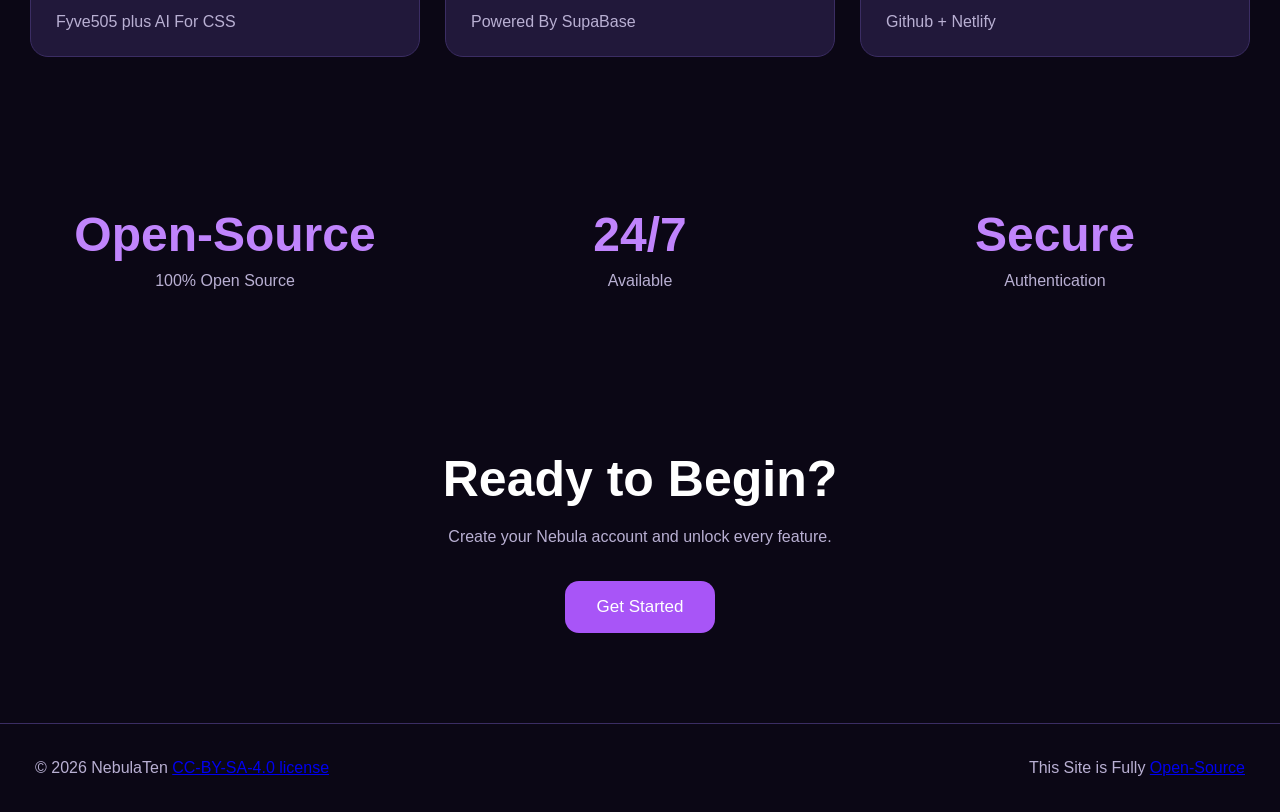
==== commit b9cdcd6c: "Update index.html" ====
--- a/site/index.html
+++ b/site/index.html
@@ -75,8 +75,8 @@
 
         <h1>
 
-            Welcome To
-            <span>The Nebula</span>
+            The
+            <span>Tenth Nebula</span>
 
         </h1>
 
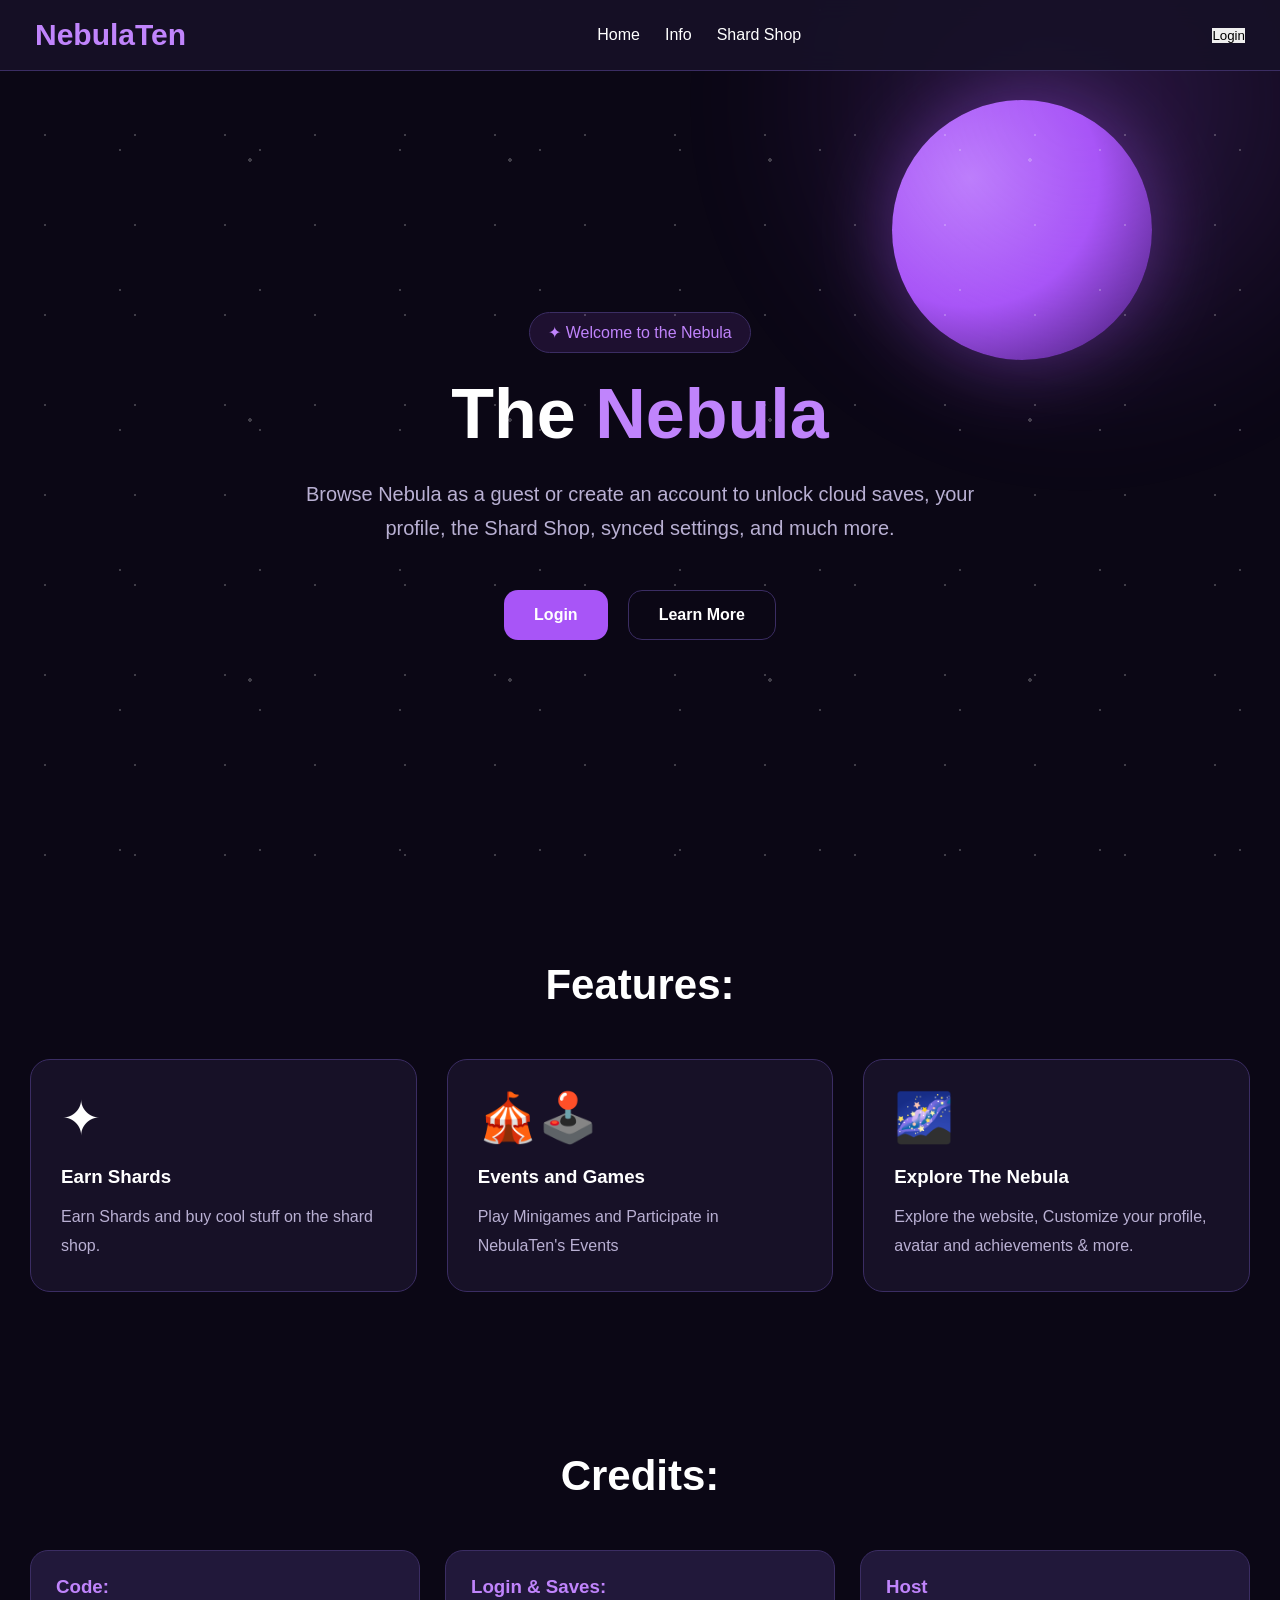
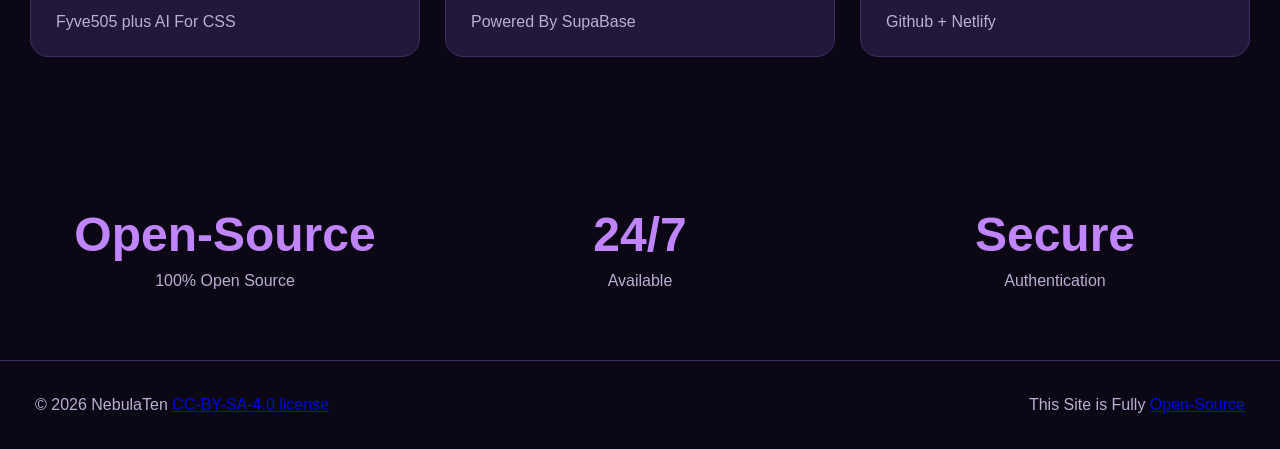
==== commit b930323e: "Update index.html" ====
--- a/site/index.html
+++ b/site/index.html
@@ -76,7 +76,7 @@
         <h1>
 
             The
-            <span>Tenth Nebula</span>
+            <span>Nebula</span>
 
         </h1>
 
@@ -112,7 +112,7 @@
 
     <h2>
 
-        What This Site is for
+        Features:
 
     </h2>
 
@@ -299,28 +299,6 @@
         </p>
 
     </div>
-
-</section>
-
-<section class="cta">
-
-    <h2>
-
-        Ready to Begin?
-
-    </h2>
-
-    <p>
-
-        Create your Nebula account and unlock every feature.
-
-    </p>
-
-    <button id="bottomLogin">
-
-        Get Started
-
-    </button>
 
 </section>
 
